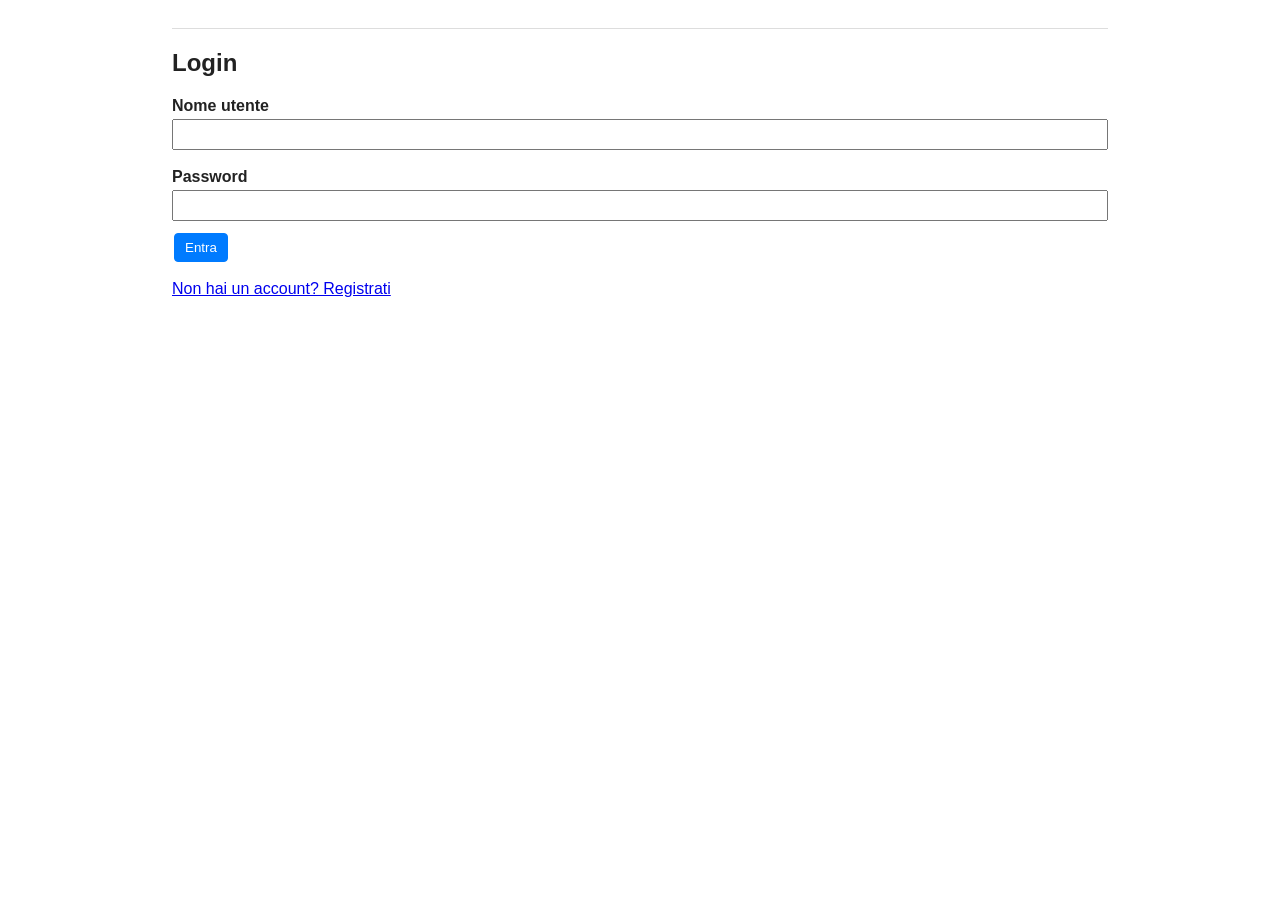
==== docs/index.html @ bf829cf8 "Add static demo for GitHub Pages" ====
<!doctype html>
<html lang="it">
<head>
<meta charset="utf-8">
<title>EventPlannerCommunity - Demo</title>
<link rel="stylesheet" href="style.css">
</head>
<body>
<nav id="nav"></nav>
<div id="flash"></div>

<div id="authView">
  <div id="loginBox">
    <h2>Login</h2>
    <label>Nome utente</label>
    <input id="loginUser" type="text">
    <label>Password</label>
    <input id="loginPass" type="password">
    <button class="btn btn-primary" onclick="doLogin()">Entra</button>
    <p><a href="#" onclick="showRegister();return false;">Non hai un account? Registrati</a></p>
  </div>
  <div id="registerBox" class="hidden">
    <h2>Registrazione</h2>
    <label>Nome utente</label>
    <input id="regUser" type="text">
    <label>Password</label>
    <input id="regPass" type="password">
    <label>Conferma password</label>
    <input id="regConfirm" type="password">
    <button class="btn btn-primary" onclick="doRegister()">Registrati</button>
    <p><a href="#" onclick="showLogin();return false;">Hai già un account? Accedi</a></p>
  </div>
</div>

<div id="appView" class="hidden">
  <p>Utente: <strong id="currentUser"></strong> <button class="btn" onclick="logout()">Logout</button></p>
  <div>
    <button class="btn" onclick="showTab('search')">🔍 Cerca</button>
    <button class="btn" onclick="showTab('create')">✍️ Crea</button>
    <button class="btn" onclick="showTab('chart')">📊 Grafico</button>
  </div>

  <div id="tab-search">
    <h2>Trova il Modello Perfetto</h2>
    <div class="row">
      <div>
        <label>Evento</label>
        <select id="fTipo"></select>
      </div>
      <div>
        <label>Persone</label>
        <select id="fPart"></select>
      </div>
      <div>
        <label>Costo</label>
        <select id="fCosto"></select>
      </div>
    </div>
    <button class="btn btn-primary" onclick="renderSearch()">Cerca</button>
    <div id="results"></div>
  </div>

  <div id="tab-create" class="hidden">
    <h2>Crea il tuo Modello</h2>
    <form onsubmit="return createModel(event)">
      <label>Titolo</label>
      <input id="cTitolo" required>
      <div class="row">
        <div>
          <label>Tipo Evento</label>
          <select id="cTipo"></select>
        </div>
        <div>
          <label>Partecipanti</label>
          <select id="cPart"></select>
        </div>
      </div>
      <div class="row">
        <div>
          <label>N° Persone</label>
          <select id="cPers"></select>
        </div>
        <div>
          <label>Range Costo</label>
          <select id="cCosto"></select>
        </div>
      </div>
      <label>Logistica</label>
      <textarea id="cLog"></textarea>
      <label>Attività</label>
      <textarea id="cAtt"></textarea>
      <button class="btn btn-primary" type="submit">Pubblica</button>
    </form>
  </div>

  <div id="tab-chart" class="hidden">
    <h2>Modelli più popolari (Top 5)</h2>
    <div id="chart"></div>
  </div>
</div>

<div class="modal-backdrop" id="editModal">
  <div class="modal">
    <h2>Modifica Modello</h2>
    <form onsubmit="return saveEdit(event)">
      <input type="hidden" id="eId">
      <label>Titolo</label>
      <input id="eTitolo" required>
      <div class="row">
        <div>
          <label>Tipo Evento</label>
          <select id="eTipo"></select>
        </div>
        <div>
          <label>Partecipanti</label>
          <select id="ePart"></select>
        </div>
      </div>
      <div class="row">
        <div>
          <label>N° Persone</label>
          <select id="ePers"></select>
        </div>
        <div>
          <label>Range Costo</label>
          <select id="eCosto"></select>
        </div>
      </div>
      <label>Logistica</label>
      <textarea id="eLog"></textarea>
      <label>Attività</label>
      <textarea id="eAtt"></textarea>
      <button class="btn btn-primary" type="submit">Salva</button>
      <button class="btn" type="button" onclick="closeEdit()">Annulla</button>
    </form>
  </div>
</div>

<script src="app.js"></script>
</body>
</html>
---- docs/style.css ----
* { box-sizing: border-box; }
body { font-family: Helvetica, Arial, sans-serif; max-width: 960px; margin: 20px auto; padding: 0 12px; color: #222; }
nav { margin-bottom: 16px; padding-bottom: 8px; border-bottom: 1px solid #ddd; }
nav a, nav button { margin-right: 8px; }
.card { border: 1px solid #ccc; border-radius: 8px; padding: 12px; margin: 10px 0; background: #f9f9f9; }
.btn { padding: 6px 10px; margin: 2px; border: 1px solid #999; border-radius: 4px; background: #eee; cursor: pointer; }
.btn-primary { background: #007bff; color: #fff; border-color: #007bff; }
.btn-danger { background: #dc3545; color: #fff; border-color: #dc3545; }
label { font-weight: bold; display: block; margin-top: 8px; }
input, textarea, select { width: 100%; padding: 6px; margin: 4px 0 10px; }
.row { display: flex; gap: 10px; }
.row > div { flex: 1; }
.flash { color: #333; background: #fff3cd; padding: 8px 12px; border: 1px solid #ffeeba; border-radius: 4px; margin-bottom: 10px; }
.modal-backdrop { position: fixed; inset: 0; background: rgba(0,0,0,.5); display: none; align-items: center; justify-content: center; }
.modal { background: #fff; padding: 20px; border-radius: 8px; width: 90%; max-width: 520px; max-height: 90vh; overflow: auto; }
.bar { background: #007bff; color: #fff; padding: 4px 8px; border-radius: 4px; }
.hidden { display: none; }
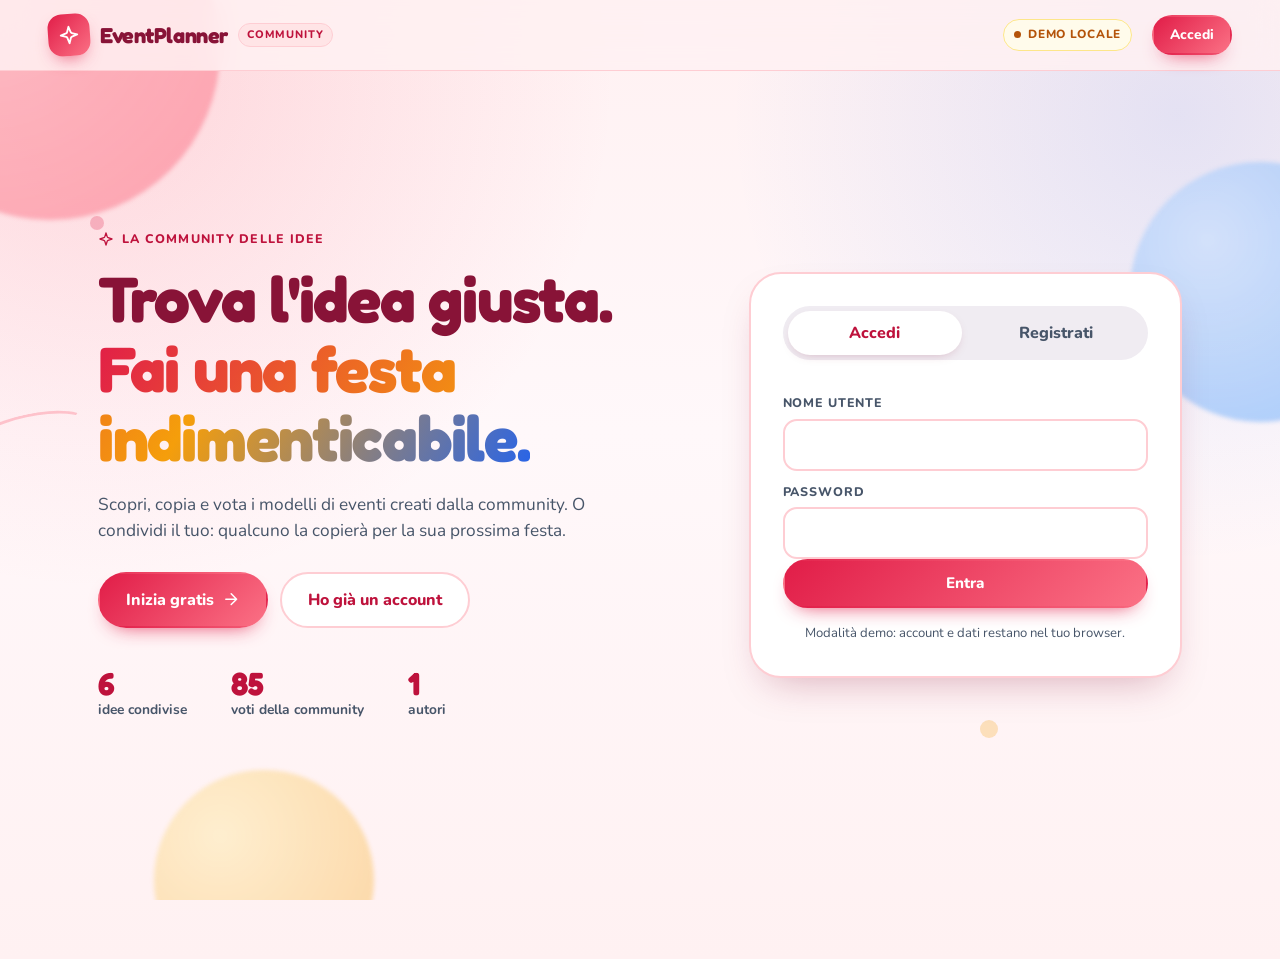
==== commit d5879842: "Unify app into a single playful SPA with Flask API" ====
--- a/docs/index.html
+++ b/docs/index.html
@@ -1,141 +1,233 @@
 <!doctype html>
 <html lang="it">
 <head>
-<meta charset="utf-8">
-<title>EventPlannerCommunity - Demo</title>
-<link rel="stylesheet" href="style.css">
+  <meta charset="utf-8">
+  <meta name="viewport" content="width=device-width, initial-scale=1">
+  <meta name="theme-color" content="#E11D48">
+  <link rel="icon" href="data:image/svg+xml,%3Csvg xmlns='http://www.w3.org/2000/svg' viewBox='0 0 32 32'%3E%3Crect width='32' height='32' rx='9' fill='%23E11D48'/%3E%3Cpath d='M16 6l2.1 6.4a2 2 0 001.3 1.3L26 16l-6.6 2.3a2 2 0 00-1.3 1.3L16 26l-2.1-6.4a2 2 0 00-1.3-1.3L6 16l6.6-2.3a2 2 0 001.3-1.3z' fill='%23fff'/%3E%3C/svg%3E">
+  <title>EventPlanner — Idee che fanno festa</title>
+  <link rel="preconnect" href="https://fonts.googleapis.com">
+  <link rel="preconnect" href="https://fonts.gstatic.com" crossorigin>
+  <link href="https://fonts.googleapis.com/css2?family=Fredoka:wght@400;500;600;700&family=Nunito:wght@400;500;600;700;800&display=swap" rel="stylesheet">
+  <link rel="stylesheet" href="style.css">
 </head>
 <body>
-<nav id="nav"></nav>
-<div id="flash"></div>
-
-<div id="authView">
-  <div id="loginBox">
-    <h2>Login</h2>
-    <label>Nome utente</label>
-    <input id="loginUser" type="text">
-    <label>Password</label>
-    <input id="loginPass" type="password">
-    <button class="btn btn-primary" onclick="doLogin()">Entra</button>
-    <p><a href="#" onclick="showRegister();return false;">Non hai un account? Registrati</a></p>
+  <svg xmlns="http://www.w3.org/2000/svg" class="svg-sprite" aria-hidden="true">
+    <symbol id="i-spark" viewBox="0 0 24 24"><path d="m12 3-1.9 5.8a2 2 0 0 1-1.3 1.3L3 12l5.8 1.9a2 2 0 0 1 1.3 1.3L12 21l1.9-5.8a2 2 0 0 1 1.3-1.3L21 12l-5.8-1.9a2 2 0 0 1-1.3-1.3Z"/></symbol>
+    <symbol id="i-search" viewBox="0 0 24 24"><circle cx="11" cy="11" r="8"/><path d="m21 21-4.3-4.3"/></symbol>
+    <symbol id="i-plus" viewBox="0 0 24 24"><path d="M12 5v14M5 12h14"/></symbol>
+    <symbol id="i-heart" viewBox="0 0 24 24"><path d="M19 14c1.49-1.46 3-3.21 3-5.5A5.5 5.5 0 0 0 16.5 3c-1.76 0-3 .5-4.5 2-1.5-1.5-2.74-2-4.5-2A5.5 5.5 0 0 0 2 8.5c0 2.29 1.51 4.04 3 5.5l7 7Z"/></symbol>
+    <symbol id="i-calendar" viewBox="0 0 24 24"><rect width="18" height="18" x="3" y="4" rx="2"/><path d="M16 2v4M8 2v4M3 10h18"/></symbol>
+    <symbol id="i-users" viewBox="0 0 24 24"><path d="M16 21v-2a4 4 0 0 0-4-4H6a4 4 0 0 0-4 4v2"/><circle cx="9" cy="7" r="4"/><path d="M22 21v-2a4 4 0 0 0-3-3.87M16 3.13a4 4 0 0 1 0 7.75"/></symbol>
+    <symbol id="i-wallet" viewBox="0 0 24 24"><path d="M21 12V7H5a2 2 0 0 1 0-4h14v4"/><path d="M3 5v14a2 2 0 0 0 2 2h16v-5"/><path d="M18 12a2 2 0 0 0 0 4h4v-4Z"/></symbol>
+    <symbol id="i-edit" viewBox="0 0 24 24"><path d="M12 20h9"/><path d="M16.5 3.5a2.12 2.12 0 0 1 3 3L7 19l-4 1 1-4Z"/></symbol>
+    <symbol id="i-trash" viewBox="0 0 24 24"><path d="M3 6h18"/><path d="M19 6v14a2 2 0 0 1-2 2H7a2 2 0 0 1-2-2V6"/><path d="M8 6V4a2 2 0 0 1 2-2h4a2 2 0 0 1 2 2v2"/></symbol>
+    <symbol id="i-chart" viewBox="0 0 24 24"><path d="M3 3v18h18"/><path d="M18 17V9"/><path d="M13 17V5"/><path d="M8 17v-3"/></symbol>
+    <symbol id="i-logout" viewBox="0 0 24 24"><path d="M9 21H5a2 2 0 0 1-2-2V5a2 2 0 0 1 2-2h4"/><path d="m16 17 5-5-5-5"/><path d="M21 12H9"/></symbol>
+    <symbol id="i-close" viewBox="0 0 24 24"><path d="M18 6 6 18M6 6l12 12"/></symbol>
+    <symbol id="i-user" viewBox="0 0 24 24"><path d="M19 21v-2a4 4 0 0 0-4-4H9a4 4 0 0 0-4 4v2"/><circle cx="12" cy="7" r="4"/></symbol>
+    <symbol id="i-lock" viewBox="0 0 24 24"><rect width="18" height="11" x="3" y="11" rx="2"/><path d="M7 11V7a5 5 0 0 1 10 0v4"/></symbol>
+    <symbol id="i-arrow" viewBox="0 0 24 24"><path d="M5 12h14M12 5l7 7-7 7"/></symbol>
+    <symbol id="i-star" viewBox="0 0 24 24"><path d="m12 2 3.09 6.26L22 9.27l-5 4.87 1.18 6.88L12 17.77l-6.18 3.25L7 14.14 2 9.27l6.91-1.01L12 2Z"/></symbol>
+    <symbol id="i-check" viewBox="0 0 24 24"><path d="M20 6 9 17l-5-5"/></symbol>
+  </svg>
+
+  <div class="bg-decor" aria-hidden="true">
+    <span class="blob blob-1"></span>
+    <span class="blob blob-2"></span>
+    <span class="blob blob-3"></span>
+    <span class="dot dot-1"></span>
+    <span class="dot dot-2"></span>
+    <span class="dot dot-3"></span>
+    <span class="squiggle squiggle-1"></span>
   </div>
-  <div id="registerBox" class="hidden">
-    <h2>Registrazione</h2>
-    <label>Nome utente</label>
-    <input id="regUser" type="text">
-    <label>Password</label>
-    <input id="regPass" type="password">
-    <label>Conferma password</label>
-    <input id="regConfirm" type="password">
-    <button class="btn btn-primary" onclick="doRegister()">Registrati</button>
-    <p><a href="#" onclick="showLogin();return false;">Hai già un account? Accedi</a></p>
+
+  <header class="topbar">
+    <a class="brand" href="#" aria-label="EventPlanner home" onclick="goHome();return false;">
+      <span class="brand-mark"><svg class="icon"><use href="#i-spark"/></svg></span>
+      <span class="brand-name">EventPlanner</span>
+      <span class="brand-tag">community</span>
+    </a>
+    <nav class="topnav hidden" id="topnav" aria-label="Navigazione principale">
+      <button class="nav-link is-active" type="button" data-view="explore">Scopri</button>
+      <button class="nav-link" type="button" data-view="create">Crea</button>
+      <button class="nav-link" type="button" data-view="chart">Classifica</button>
+    </nav>
+    <div class="topbar-actions">
+      <span id="modeBadge" class="mode-badge" hidden></span>
+      <div id="userArea" class="user-area"></div>
+      <button class="btn btn-primary btn-sm" id="loginCta" type="button">Accedi</button>
+    </div>
+  </header>
+
+  <main class="page">
+    <section id="landingView" class="landing">
+      <div class="hero">
+        <p class="eyebrow"><svg class="icon"><use href="#i-spark"/></svg> La community delle idee</p>
+        <h1>Trova l'idea giusta.<br><span class="grad">Fai una festa indimenticabile.</span></h1>
+        <p class="hero-sub">Scopri, copia e vota i modelli di eventi creati dalla community. O condividi il tuo: qualcuno la copierà per la sua prossima festa.</p>
+        <div class="hero-actions">
+          <button class="btn btn-primary btn-lg" id="heroRegister" type="button">Inizia gratis <svg class="icon"><use href="#i-arrow"/></svg></button>
+          <button class="btn btn-ghost btn-lg" id="heroLogin" type="button">Ho già un account</button>
+        </div>
+        <div class="hero-stats">
+          <div><strong id="statModels">0</strong><span>idee condivise</span></div>
+          <div><strong id="statVotes">0</strong><span>voti della community</span></div>
+          <div><strong id="statAuthors">0</strong><span>autori</span></div>
+        </div>
+      </div>
+
+      <aside class="auth-card" id="authCard" aria-label="Accesso">
+        <div class="auth-tabs" role="tablist">
+          <button class="auth-tab is-active" type="button" data-auth="login" role="tab" aria-selected="true">Accedi</button>
+          <button class="auth-tab" type="button" data-auth="register" role="tab" aria-selected="false">Registrati</button>
+        </div>
+        <form id="loginForm" class="auth-form" autocomplete="on">
+          <label for="loginUser">Nome utente</label>
+          <input id="loginUser" name="username" type="text" autocomplete="username" required>
+          <label for="loginPass">Password</label>
+          <input id="loginPass" name="password" type="password" autocomplete="current-password" required>
+          <button class="btn btn-primary btn-block" type="submit">Entra</button>
+        </form>
+        <form id="registerForm" class="auth-form hidden" autocomplete="on">
+          <label for="regUser">Nome utente</label>
+          <input id="regUser" name="username" type="text" autocomplete="username" minlength="3" required>
+          <label for="regPass">Password</label>
+          <input id="regPass" name="password" type="password" autocomplete="new-password" minlength="4" required>
+          <label for="regConfirm">Conferma password</label>
+          <input id="regConfirm" name="confirm" type="password" autocomplete="new-password" minlength="4" required>
+          <button class="btn btn-primary btn-block" type="submit">Crea account</button>
+        </form>
+        <p class="auth-note" id="authNote">Modalità demo: i dati restano nel tuo browser.</p>
+      </aside>
+    </section>
+
+    <section id="appView" class="app hidden">
+      <div class="app-hero">
+        <div>
+          <p class="eyebrow">Ciao, <span id="greetingName">amico</span></p>
+          <h1>Che cosa festeggiamo oggi?</h1>
+          <p>Trova l'ispirazione, personalizza un'idea o lancia la tua nella community.</p>
+        </div>
+        <button class="btn btn-primary btn-lg" id="newIdeaBtn" type="button"><svg class="icon"><use href="#i-plus"/></svg> Nuova idea</button>
+      </div>
+
+      <section id="view-explore" class="view">
+        <div class="search-panel" role="search">
+          <div class="field">
+            <label for="filterTipo">Tipo evento</label>
+            <select id="filterTipo"></select>
+          </div>
+          <div class="field">
+            <label for="filterPart">Partecipanti</label>
+            <select id="filterPart"></select>
+          </div>
+          <div class="field">
+            <label for="filterCosto">Range costo</label>
+            <select id="filterCosto"></select>
+          </div>
+          <button class="btn btn-primary" id="searchBtn" type="button"><svg class="icon"><use href="#i-search"/></svg> Cerca</button>
+        </div>
+        <div class="results-head">
+          <h2>Idee dalla community</h2>
+          <span id="resultsCount" class="pill">0 idee</span>
+        </div>
+        <div id="results" class="cards-grid"></div>
+      </section>
+
+      <section id="view-create" class="view hidden">
+        <div class="form-card">
+          <div class="form-head">
+            <h2>Condividi la tua idea</h2>
+            <p>Racconta l'evento in modo chiaro: qualcuno lo userà come punto di partenza.</p>
+          </div>
+          <form id="createForm">
+            <label for="cTitolo">Titolo</label>
+            <input id="cTitolo" name="titolo" type="text" maxlength="80" required>
+            <div class="form-grid">
+              <div>
+                <label for="cTipo">Tipo evento</label>
+                <select id="cTipo" name="tipo_evento"></select>
+              </div>
+              <div>
+                <label for="cPart">Partecipanti</label>
+                <select id="cPart" name="partecipanti"></select>
+              </div>
+              <div>
+                <label for="cPers">N° persone</label>
+                <select id="cPers" name="num_persone"></select>
+              </div>
+              <div>
+                <label for="cCosto">Range costo</label>
+                <select id="cCosto" name="range_costo"></select>
+              </div>
+            </div>
+            <label for="cLog">Logistica cibo/location</label>
+            <textarea id="cLog" name="logistica_cibo" rows="3" required></textarea>
+            <label for="cAtt">Descrizione attività</label>
+            <textarea id="cAtt" name="desc_attivita" rows="5" required></textarea>
+            <div class="form-actions">
+              <button class="btn btn-primary" type="submit"><svg class="icon"><use href="#i-plus"/></svg> Pubblica idea</button>
+              <button class="btn btn-ghost" type="button" data-view="explore">Annulla</button>
+            </div>
+          </form>
+        </div>
+      </section>
+
+      <section id="view-chart" class="view hidden">
+        <div class="chart-card">
+          <div class="form-head">
+            <h2>Le idee più amate</h2>
+            <p>La top 5 della community, ordinata per voti.</p>
+          </div>
+          <div id="chart" class="chart"></div>
+        </div>
+      </section>
+    </section>
+  </main>
+
+  <div id="toast" class="toast" role="status" aria-live="polite"></div>
+
+  <div id="editModal" class="modal-backdrop" hidden>
+    <div class="modal" role="dialog" aria-modal="true" aria-labelledby="editTitle">
+      <div class="modal-head">
+        <h2 id="editTitle">Modifica idea</h2>
+        <button class="icon-btn" id="closeEdit" type="button" aria-label="Chiudi"><svg class="icon"><use href="#i-close"/></svg></button>
+      </div>
+      <form id="editForm">
+        <input id="eId" type="hidden">
+        <label for="eTitolo">Titolo</label>
+        <input id="eTitolo" type="text" maxlength="80" required>
+        <div class="form-grid">
+          <div>
+            <label for="eTipo">Tipo evento</label>
+            <select id="eTipo"></select>
+          </div>
+          <div>
+            <label for="ePart">Partecipanti</label>
+            <select id="ePart"></select>
+          </div>
+          <div>
+            <label for="ePers">N° persone</label>
+            <select id="ePers"></select>
+          </div>
+          <div>
+            <label for="eCosto">Range costo</label>
+            <select id="eCosto"></select>
+          </div>
+        </div>
+        <label for="eLog">Logistica cibo/location</label>
+        <textarea id="eLog" rows="3" required></textarea>
+        <label for="eAtt">Descrizione attività</label>
+        <textarea id="eAtt" rows="5" required></textarea>
+        <div class="form-actions">
+          <button class="btn btn-primary" type="submit">Salva modifiche</button>
+          <button class="btn btn-ghost" type="button" id="cancelEdit">Annulla</button>
+        </div>
+      </form>
+    </div>
   </div>
-</div>
-
-<div id="appView" class="hidden">
-  <p>Utente: <strong id="currentUser"></strong> <button class="btn" onclick="logout()">Logout</button></p>
-  <div>
-    <button class="btn" onclick="showTab('search')">🔍 Cerca</button>
-    <button class="btn" onclick="showTab('create')">✍️ Crea</button>
-    <button class="btn" onclick="showTab('chart')">📊 Grafico</button>
-  </div>
-
-  <div id="tab-search">
-    <h2>Trova il Modello Perfetto</h2>
-    <div class="row">
-      <div>
-        <label>Evento</label>
-        <select id="fTipo"></select>
-      </div>
-      <div>
-        <label>Persone</label>
-        <select id="fPart"></select>
-      </div>
-      <div>
-        <label>Costo</label>
-        <select id="fCosto"></select>
-      </div>
-    </div>
-    <button class="btn btn-primary" onclick="renderSearch()">Cerca</button>
-    <div id="results"></div>
-  </div>
-
-  <div id="tab-create" class="hidden">
-    <h2>Crea il tuo Modello</h2>
-    <form onsubmit="return createModel(event)">
-      <label>Titolo</label>
-      <input id="cTitolo" required>
-      <div class="row">
-        <div>
-          <label>Tipo Evento</label>
-          <select id="cTipo"></select>
-        </div>
-        <div>
-          <label>Partecipanti</label>
-          <select id="cPart"></select>
-        </div>
-      </div>
-      <div class="row">
-        <div>
-          <label>N° Persone</label>
-          <select id="cPers"></select>
-        </div>
-        <div>
-          <label>Range Costo</label>
-          <select id="cCosto"></select>
-        </div>
-      </div>
-      <label>Logistica</label>
-      <textarea id="cLog"></textarea>
-      <label>Attività</label>
-      <textarea id="cAtt"></textarea>
-      <button class="btn btn-primary" type="submit">Pubblica</button>
-    </form>
-  </div>
-
-  <div id="tab-chart" class="hidden">
-    <h2>Modelli più popolari (Top 5)</h2>
-    <div id="chart"></div>
-  </div>
-</div>
-
-<div class="modal-backdrop" id="editModal">
-  <div class="modal">
-    <h2>Modifica Modello</h2>
-    <form onsubmit="return saveEdit(event)">
-      <input type="hidden" id="eId">
-      <label>Titolo</label>
-      <input id="eTitolo" required>
-      <div class="row">
-        <div>
-          <label>Tipo Evento</label>
-          <select id="eTipo"></select>
-        </div>
-        <div>
-          <label>Partecipanti</label>
-          <select id="ePart"></select>
-        </div>
-      </div>
-      <div class="row">
-        <div>
-          <label>N° Persone</label>
-          <select id="ePers"></select>
-        </div>
-        <div>
-          <label>Range Costo</label>
-          <select id="eCosto"></select>
-        </div>
-      </div>
-      <label>Logistica</label>
-      <textarea id="eLog"></textarea>
-      <label>Attività</label>
-      <textarea id="eAtt"></textarea>
-      <button class="btn btn-primary" type="submit">Salva</button>
-      <button class="btn" type="button" onclick="closeEdit()">Annulla</button>
-    </form>
-  </div>
-</div>
-
-<script src="app.js"></script>
+
+  <script src="app.js"></script>
 </body>
 </html>
--- a/docs/style.css
+++ b/docs/style.css
@@ -1,17 +1,343 @@
+:root {
+  --primary: #E11D48;
+  --primary-dark: #BE123C;
+  --secondary: #FB7185;
+  --accent: #2563EB;
+  --bg: #FFF1F2;
+  --fg: #881337;
+  --card: #FFFFFF;
+  --muted: #F0ECF2;
+  --muted-fg: #475569;
+  --border: #FECDD3;
+  --destructive: #DC2626;
+  --success: #059669;
+  --warning: #B45309;
+  --ring: #E11D48;
+  --radius: 24px;
+  --shadow: 0 18px 40px -18px rgba(136, 19, 55, .35);
+  --shadow-soft: 0 8px 24px -12px rgba(136, 19, 55, .25);
+  --font-heading: "Fredoka", system-ui, sans-serif;
+  --font-body: "Nunito", system-ui, sans-serif;
+}
+
 * { box-sizing: border-box; }
-body { font-family: Helvetica, Arial, sans-serif; max-width: 960px; margin: 20px auto; padding: 0 12px; color: #222; }
-nav { margin-bottom: 16px; padding-bottom: 8px; border-bottom: 1px solid #ddd; }
-nav a, nav button { margin-right: 8px; }
-.card { border: 1px solid #ccc; border-radius: 8px; padding: 12px; margin: 10px 0; background: #f9f9f9; }
-.btn { padding: 6px 10px; margin: 2px; border: 1px solid #999; border-radius: 4px; background: #eee; cursor: pointer; }
-.btn-primary { background: #007bff; color: #fff; border-color: #007bff; }
-.btn-danger { background: #dc3545; color: #fff; border-color: #dc3545; }
-label { font-weight: bold; display: block; margin-top: 8px; }
-input, textarea, select { width: 100%; padding: 6px; margin: 4px 0 10px; }
-.row { display: flex; gap: 10px; }
-.row > div { flex: 1; }
-.flash { color: #333; background: #fff3cd; padding: 8px 12px; border: 1px solid #ffeeba; border-radius: 4px; margin-bottom: 10px; }
-.modal-backdrop { position: fixed; inset: 0; background: rgba(0,0,0,.5); display: none; align-items: center; justify-content: center; }
-.modal { background: #fff; padding: 20px; border-radius: 8px; width: 90%; max-width: 520px; max-height: 90vh; overflow: auto; }
-.bar { background: #007bff; color: #fff; padding: 4px 8px; border-radius: 4px; }
-.hidden { display: none; }+html { scroll-behavior: smooth; }
+body {
+  margin: 0;
+  min-height: 100vh;
+  font-family: var(--font-body);
+  font-size: 16px;
+  line-height: 1.5;
+  color: var(--fg);
+  background:
+    radial-gradient(circle at 8% 8%, rgba(251, 113, 133, .22), transparent 32rem),
+    radial-gradient(circle at 92% 12%, rgba(37, 99, 235, .12), transparent 28rem),
+    linear-gradient(180deg, #FFF1F2 0%, #FFF8FA 45%, #FFF1F2 100%);
+  overflow-x: hidden;
+}
+body.modal-open { overflow: hidden; }
+h1, h2, h3 { font-family: var(--font-heading); line-height: 1.08; margin: 0; }
+h1 { font-size: clamp(2.4rem, 5vw, 4rem); font-weight: 700; letter-spacing: -.02em; }
+h2 { font-size: clamp(1.5rem, 2.6vw, 2rem); font-weight: 600; }
+h3 { font-size: 1.25rem; font-weight: 600; }
+p { margin: 0; }
+button, input, select, textarea { font: inherit; }
+button { cursor: pointer; }
+a { color: var(--primary-dark); }
+.hidden, [hidden] { display: none !important; }
+.svg-sprite { position: absolute; width: 0; height: 0; overflow: hidden; }
+.icon { width: 1.15em; height: 1.15em; fill: none; stroke: currentColor; stroke-width: 2; stroke-linecap: round; stroke-linejoin: round; flex: none; }
+
+/* ---------- decorative background ---------- */
+.bg-decor { position: fixed; inset: 0; pointer-events: none; z-index: -1; overflow: hidden; }
+.blob { position: absolute; border-radius: 50%; filter: blur(2px); opacity: .55; }
+.blob-1 { width: 340px; height: 340px; background: radial-gradient(circle at 30% 30%, #FDA4AF, #FB7185); top: -120px; left: -120px; animation: float 12s ease-in-out infinite; }
+.blob-2 { width: 260px; height: 260px; background: radial-gradient(circle at 30% 30%, #BFDBFE, #60A5FA); top: 18%; right: -110px; animation: float 15s ease-in-out infinite reverse; }
+.blob-3 { width: 220px; height: 220px; background: radial-gradient(circle at 30% 30%, #FDE68A, #F59E0B); bottom: -90px; left: 12%; animation: float 18s ease-in-out infinite; opacity: .35; }
+.dot { position: absolute; width: 14px; height: 14px; border-radius: 50%; background: var(--primary); opacity: .25; }
+.dot-1 { top: 24%; left: 7%; }
+.dot-2 { top: 62%; right: 9%; width: 9px; height: 9px; background: var(--accent); }
+.dot-3 { bottom: 18%; right: 22%; width: 18px; height: 18px; background: #F59E0B; }
+.squiggle { position: absolute; width: 120px; height: 40px; border: 3px solid var(--secondary); border-color: var(--secondary) transparent transparent transparent; border-radius: 50%; opacity: .35; transform: rotate(-12deg); }
+.squiggle-1 { top: 46%; left: -30px; }
+@keyframes float { 0%, 100% { transform: translateY(0) rotate(0deg); } 50% { transform: translateY(-18px) rotate(6deg); } }
+
+/* ---------- topbar ---------- */
+.topbar {
+  position: sticky;
+  top: 0;
+  z-index: 20;
+  display: flex;
+  align-items: center;
+  gap: 18px;
+  padding: 14px clamp(16px, 4vw, 48px);
+  background: rgba(255, 241, 242, .85);
+  backdrop-filter: blur(14px);
+  border-bottom: 1px solid var(--border);
+}
+.brand { display: inline-flex; align-items: center; gap: 10px; text-decoration: none; color: var(--fg); }
+.brand-mark {
+  display: grid; place-items: center;
+  width: 42px; height: 42px;
+  border-radius: 14px;
+  color: #fff;
+  background: linear-gradient(135deg, var(--primary), var(--secondary));
+  box-shadow: 0 8px 18px -8px rgba(225, 29, 72, .8);
+  transform: rotate(-4deg);
+}
+.brand-mark .icon { width: 22px; height: 22px; }
+.brand-name { font-family: var(--font-heading); font-size: 1.35rem; font-weight: 700; letter-spacing: -.02em; }
+.brand-tag {
+  font-size: .68rem; font-weight: 800; text-transform: uppercase; letter-spacing: .08em;
+  color: var(--primary-dark); background: #FFE4E6; border: 1px solid var(--border);
+  padding: 3px 8px; border-radius: 999px;
+}
+.topnav { display: flex; gap: 6px; margin-left: 12px; }
+.nav-link {
+  border: 0; background: transparent; color: var(--muted-fg);
+  padding: 10px 16px; border-radius: 999px; font-weight: 800;
+  transition: background .2s ease, color .2s ease, transform .2s ease;
+}
+.nav-link:hover { background: #FFE4E6; color: var(--primary-dark); transform: translateY(-1px); }
+.nav-link.is-active { background: var(--primary); color: #fff; box-shadow: 0 8px 18px -10px rgba(225, 29, 72, .9); }
+.topbar-actions { margin-left: auto; display: flex; align-items: center; gap: 10px; }
+.mode-badge {
+  display: inline-flex; align-items: center; gap: 7px;
+  font-size: .74rem; font-weight: 800; text-transform: uppercase; letter-spacing: .06em;
+  padding: 6px 10px; border-radius: 999px; border: 1px solid;
+  white-space: nowrap;
+}
+.mode-badge::before { content: ""; width: 7px; height: 7px; border-radius: 50%; background: currentColor; }
+.mode-badge.demo { color: var(--warning); background: #FFFBEB; border-color: #FDE68A; }
+.mode-badge.backend { color: var(--success); background: #ECFDF5; border-color: #A7F3D0; }
+.user-area { display: flex; align-items: center; gap: 8px; }
+.user-chip {
+  display: inline-flex; align-items: center; gap: 8px;
+  background: #fff; border: 2px solid var(--border); border-radius: 999px;
+  padding: 5px 12px 5px 5px; font-weight: 800;
+}
+.avatar {
+  display: grid; place-items: center;
+  width: 32px; height: 32px; border-radius: 50%;
+  background: linear-gradient(135deg, var(--accent), #60A5FA);
+  color: #fff; font-size: .95rem; font-weight: 800;
+}
+.icon-btn {
+  display: grid; place-items: center;
+  width: 44px; height: 44px; border-radius: 50%;
+  border: 2px solid var(--border); background: #fff; color: var(--primary-dark);
+  transition: transform .2s ease, background .2s ease, box-shadow .2s ease;
+}
+.icon-btn:hover { background: #FFE4E6; transform: translateY(-2px); box-shadow: var(--shadow-soft); }
+.icon-btn.small { width: 36px; height: 36px; border-width: 1px; }
+
+/* ---------- layout ---------- */
+.page { width: min(1180px, 100%); margin: 0 auto; padding: 0 clamp(16px, 4vw, 48px) 64px; }
+.landing {
+  display: grid;
+  grid-template-columns: 1.15fr .85fr;
+  gap: clamp(24px, 5vw, 72px);
+  align-items: center;
+  min-height: calc(100vh - 76px);
+  padding: 48px 0 64px;
+}
+.eyebrow {
+  display: inline-flex; align-items: center; gap: 8px;
+  font-size: .78rem; font-weight: 800; text-transform: uppercase; letter-spacing: .1em;
+  color: var(--primary-dark); margin-bottom: 16px;
+}
+.eyebrow .icon { width: 1rem; height: 1rem; }
+.grad { background: linear-gradient(120deg, var(--primary), #F59E0B 55%, var(--accent)); -webkit-background-clip: text; background-clip: text; color: transparent; }
+.hero-sub { max-width: 54ch; margin-top: 20px; color: var(--muted-fg); font-size: 1.08rem; }
+.hero-actions { display: flex; flex-wrap: wrap; gap: 12px; margin-top: 28px; }
+.hero-stats { display: flex; flex-wrap: wrap; gap: clamp(18px, 4vw, 44px); margin-top: 40px; }
+.hero-stats div { display: flex; flex-direction: column; }
+.hero-stats strong { font-family: var(--font-heading); font-size: 2rem; color: var(--primary-dark); line-height: 1; }
+.hero-stats span { color: var(--muted-fg); font-size: .86rem; font-weight: 700; }
+
+/* ---------- buttons ---------- */
+.btn {
+  display: inline-flex; align-items: center; justify-content: center; gap: 8px;
+  min-height: 46px; padding: 11px 20px;
+  border-radius: 999px; border: 2px solid transparent;
+  font-family: var(--font-body); font-weight: 800; font-size: .95rem;
+  text-decoration: none; color: var(--fg);
+  transition: transform .18s ease, box-shadow .18s ease, background .18s ease, filter .18s ease;
+}
+.btn:hover { transform: translateY(-2px); }
+.btn:active { transform: translateY(0); }
+.btn-primary {
+  color: #fff;
+  background: linear-gradient(135deg, var(--primary), var(--secondary));
+  box-shadow: 0 10px 20px -12px rgba(225, 29, 72, .9);
+}
+.btn-primary:hover { filter: brightness(1.04); box-shadow: 0 14px 26px -12px rgba(225, 29, 72, .95); }
+.btn-ghost { background: #fff; border-color: var(--border); color: var(--primary-dark); }
+.btn-ghost:hover { background: #FFE4E6; }
+.btn-lg { min-height: 54px; padding: 14px 26px; font-size: 1rem; }
+.btn-sm { min-height: 40px; padding: 8px 16px; font-size: .86rem; }
+.btn-block { width: 100%; }
+.btn-icon { padding: 9px 12px; min-height: 40px; }
+.btn:focus-visible, .nav-link:focus-visible, .icon-btn:focus-visible, .auth-tab:focus-visible {
+  outline: 3px solid var(--ring); outline-offset: 3px;
+}
+
+/* ---------- auth ---------- */
+.auth-card {
+  background: var(--card);
+  border: 2px solid var(--border);
+  border-radius: 32px;
+  padding: clamp(20px, 3vw, 32px);
+  box-shadow: var(--shadow);
+  animation: slideUp .5s ease both;
+}
+.auth-tabs { display: flex; gap: 6px; padding: 5px; background: var(--muted); border-radius: 999px; margin-bottom: 22px; }
+.auth-tab {
+  flex: 1; border: 0; background: transparent; color: var(--muted-fg);
+  padding: 10px; border-radius: 999px; font-weight: 800;
+  transition: background .2s ease, color .2s ease;
+}
+.auth-tab.is-active { background: #fff; color: var(--primary-dark); box-shadow: 0 4px 12px -6px rgba(136, 19, 55, .35); }
+.auth-form { display: flex; flex-direction: column; }
+.auth-note { margin-top: 16px; color: var(--muted-fg); font-size: .82rem; text-align: center; }
+
+/* ---------- forms ---------- */
+label { display: block; font-size: .78rem; font-weight: 800; text-transform: uppercase; letter-spacing: .07em; color: var(--muted-fg); margin: 12px 0 6px; }
+input, select, textarea {
+  width: 100%; padding: 12px 14px;
+  border: 2px solid var(--border); border-radius: 14px;
+  background: #fff; color: var(--fg); font-weight: 600;
+  transition: border-color .2s ease, box-shadow .2s ease;
+}
+textarea { resize: vertical; min-height: 84px; }
+input:focus, select:focus, textarea:focus { outline: none; border-color: var(--primary); box-shadow: 0 0 0 4px rgba(225, 29, 72, .14); }
+input::placeholder, textarea::placeholder { color: #9F8D96; font-weight: 500; }
+.form-grid { display: grid; grid-template-columns: repeat(2, minmax(0, 1fr)); gap: 0 16px; }
+.form-actions { display: flex; flex-wrap: wrap; gap: 10px; margin-top: 22px; }
+
+/* ---------- app ---------- */
+.app { padding-top: 28px; }
+.app-hero {
+  display: flex; align-items: center; justify-content: space-between; gap: 20px;
+  padding: clamp(22px, 4vw, 38px);
+  border-radius: 32px;
+  border: 2px solid var(--border);
+  background:
+    radial-gradient(circle at 85% 20%, rgba(37, 99, 235, .12), transparent 18rem),
+    radial-gradient(circle at 10% 90%, rgba(245, 158, 11, .16), transparent 16rem),
+    linear-gradient(135deg, #fff, #FFF7F9);
+  box-shadow: var(--shadow-soft);
+  margin-bottom: 24px;
+}
+.app-hero h1 { font-size: clamp(1.8rem, 3.4vw, 2.8rem); margin-bottom: 8px; }
+.app-hero p { color: var(--muted-fg); max-width: 52ch; }
+.app-hero .eyebrow { margin-bottom: 8px; }
+
+.search-panel {
+  display: grid; grid-template-columns: repeat(3, minmax(0, 1fr)) auto;
+  gap: 14px; align-items: end;
+  padding: 18px;
+  background: #fff; border: 2px solid var(--border); border-radius: 26px;
+  box-shadow: var(--shadow-soft);
+}
+.search-panel label { margin-top: 0; }
+.results-head { display: flex; align-items: center; justify-content: space-between; gap: 12px; margin: 28px 0 14px; }
+.pill { display: inline-flex; align-items: center; gap: 6px; padding: 7px 12px; border-radius: 999px; background: #FFE4E6; color: var(--primary-dark); font-size: .8rem; font-weight: 800; }
+.cards-grid { display: grid; grid-template-columns: repeat(auto-fill, minmax(290px, 1fr)); gap: 18px; }
+.card {
+  position: relative;
+  display: flex; flex-direction: column; gap: 12px;
+  padding: 20px;
+  background: var(--card);
+  border: 2px solid var(--border);
+  border-radius: var(--radius);
+  box-shadow: var(--shadow-soft);
+  transition: transform .22s ease, box-shadow .22s ease, border-color .22s ease;
+  animation: popIn .42s ease both;
+  animation-delay: calc(var(--i, 0) * 45ms);
+}
+.card:hover { transform: translateY(-5px) rotate(-.35deg); border-color: #FDA4AF; box-shadow: var(--shadow); }
+.card::before { content: ""; position: absolute; inset: 0 0 auto 0; height: 6px; border-radius: var(--radius) var(--radius) 0 0; background: linear-gradient(90deg, var(--primary), var(--secondary), #F59E0B, var(--accent)); }
+.card-top { display: flex; align-items: flex-start; justify-content: space-between; gap: 10px; margin-top: 4px; }
+.card-title { font-size: 1.3rem; }
+.card-author { display: flex; align-items: center; gap: 7px; color: var(--muted-fg); font-size: .8rem; font-weight: 700; }
+.card-author .avatar { width: 24px; height: 24px; font-size: .7rem; }
+.card-desc { color: var(--muted-fg); font-size: .92rem; display: -webkit-box; -webkit-line-clamp: 3; -webkit-box-orient: vertical; overflow: hidden; }
+.tags { display: flex; flex-wrap: wrap; gap: 6px; }
+.tag { display: inline-flex; align-items: center; gap: 5px; padding: 5px 9px; border-radius: 999px; background: var(--muted); color: var(--muted-fg); font-size: .74rem; font-weight: 800; }
+.tag .icon { width: .95em; height: .95em; }
+.tag.tipo { background: #FFE4E6; color: var(--primary-dark); }
+.tag.costo { background: #ECFDF5; color: var(--success); }
+.tag.persone { background: #EFF6FF; color: var(--accent); }
+.card-actions { display: flex; align-items: center; gap: 8px; margin-top: auto; padding-top: 12px; border-top: 1px dashed var(--border); }
+.vote-btn { display: inline-flex; align-items: center; gap: 7px; border: 2px solid var(--border); background: #fff; color: var(--primary-dark); border-radius: 999px; padding: 8px 13px; font-weight: 800; transition: transform .18s ease, background .18s ease, color .18s ease; }
+.vote-btn:hover { background: #FFE4E6; transform: translateY(-2px); }
+.vote-btn.is-voted { background: var(--primary); color: #fff; border-color: var(--primary); }
+.vote-btn .icon { width: 1.05rem; height: 1.05rem; }
+.card-actions .spacer { flex: 1; }
+.empty-state { grid-column: 1 / -1; text-align: center; padding: 48px 20px; border: 2px dashed var(--border); border-radius: var(--radius); background: rgba(255, 255, 255, .55); }
+.empty-state h3 { margin-bottom: 6px; }
+.empty-state p { color: var(--muted-fg); }
+
+/* ---------- create / chart ---------- */
+.form-card, .chart-card { background: #fff; border: 2px solid var(--border); border-radius: 32px; padding: clamp(20px, 4vw, 36px); box-shadow: var(--shadow-soft); }
+.form-head { margin-bottom: 10px; }
+.form-head p { color: var(--muted-fg); margin-top: 6px; }
+.chart { display: flex; flex-direction: column; gap: 18px; margin-top: 22px; }
+.chart-row { display: grid; grid-template-columns: 150px 1fr 60px; gap: 12px; align-items: center; }
+.chart-label { font-weight: 800; font-size: .9rem; overflow: hidden; text-overflow: ellipsis; white-space: nowrap; }
+.chart-track { height: 34px; border-radius: 999px; background: var(--muted); overflow: hidden; }
+.chart-bar { height: 100%; width: var(--pct, 0%); min-width: 8px; border-radius: 999px; background: linear-gradient(90deg, var(--primary), var(--secondary), #F59E0B); animation: growBar .8s cubic-bezier(.22, 1, .36, 1) both; animation-delay: calc(var(--i, 0) * 90ms); }
+.chart-value { font-weight: 800; color: var(--primary-dark); text-align: right; }
+
+/* ---------- modal ---------- */
+.modal-backdrop { position: fixed; inset: 0; z-index: 50; display: flex; align-items: center; justify-content: center; padding: 18px; background: rgba(76, 5, 25, .42); backdrop-filter: blur(6px); }
+.modal { width: min(620px, 100%); max-height: 92vh; overflow: auto; background: #fff; border: 2px solid var(--border); border-radius: 30px; padding: clamp(20px, 4vw, 30px); box-shadow: 0 30px 80px -20px rgba(76, 5, 25, .55); animation: popIn .3s ease both; }
+.modal-head { display: flex; align-items: center; justify-content: space-between; gap: 12px; margin-bottom: 8px; }
+
+/* ---------- toast ---------- */
+.toast {
+  position: fixed; right: 20px; bottom: 20px; z-index: 60;
+  max-width: min(380px, calc(100vw - 40px));
+  padding: 14px 18px; border-radius: 16px;
+  background: #4C0519; color: #fff; font-weight: 700;
+  box-shadow: 0 18px 40px -16px rgba(76, 5, 25, .7);
+  transform: translateY(24px); opacity: 0; pointer-events: none;
+  transition: transform .25s ease, opacity .25s ease;
+}
+.toast.is-visible { transform: translateY(0); opacity: 1; }
+.toast.error { background: #7F1D1D; }
+.toast.success { background: #065F46; }
+
+/* ---------- animations ---------- */
+@keyframes slideUp { from { opacity: 0; transform: translateY(18px); } to { opacity: 1; transform: translateY(0); } }
+@keyframes popIn { from { opacity: 0; transform: scale(.96) translateY(8px); } to { opacity: 1; transform: scale(1) translateY(0); } }
+@keyframes growBar { from { width: 0; } }
+
+/* ---------- responsive ---------- */
+@media (max-width: 980px) {
+  .landing { grid-template-columns: 1fr; min-height: auto; padding-top: 32px; }
+  .auth-card { max-width: 520px; }
+  .search-panel { grid-template-columns: repeat(2, minmax(0, 1fr)); }
+  .search-panel .btn { grid-column: 1 / -1; }
+}
+@media (max-width: 720px) {
+  .topbar { flex-wrap: wrap; gap: 10px; padding: 12px 16px; }
+  .topnav { order: 3; width: 100%; margin-left: 0; overflow-x: auto; padding-bottom: 2px; }
+  .nav-link { white-space: nowrap; }
+  .brand-tag { display: none; }
+  .app-hero { flex-direction: column; align-items: flex-start; }
+  .form-grid { grid-template-columns: 1fr; }
+  .chart-row { grid-template-columns: 90px 1fr 45px; }
+  .search-panel { grid-template-columns: 1fr; }
+  .hero-stats { gap: 20px; }
+}
+@media (max-width: 480px) {
+  .topbar-actions { width: 100%; justify-content: space-between; }
+  .mode-badge { font-size: .66rem; }
+  .cards-grid { grid-template-columns: 1fr; }
+  h1 { font-size: 2.1rem; }
+}
+@media (prefers-reduced-motion: reduce) {
+  *, *::before, *::after { animation: none !important; transition: none !important; scroll-behavior: auto !important; }
+}
